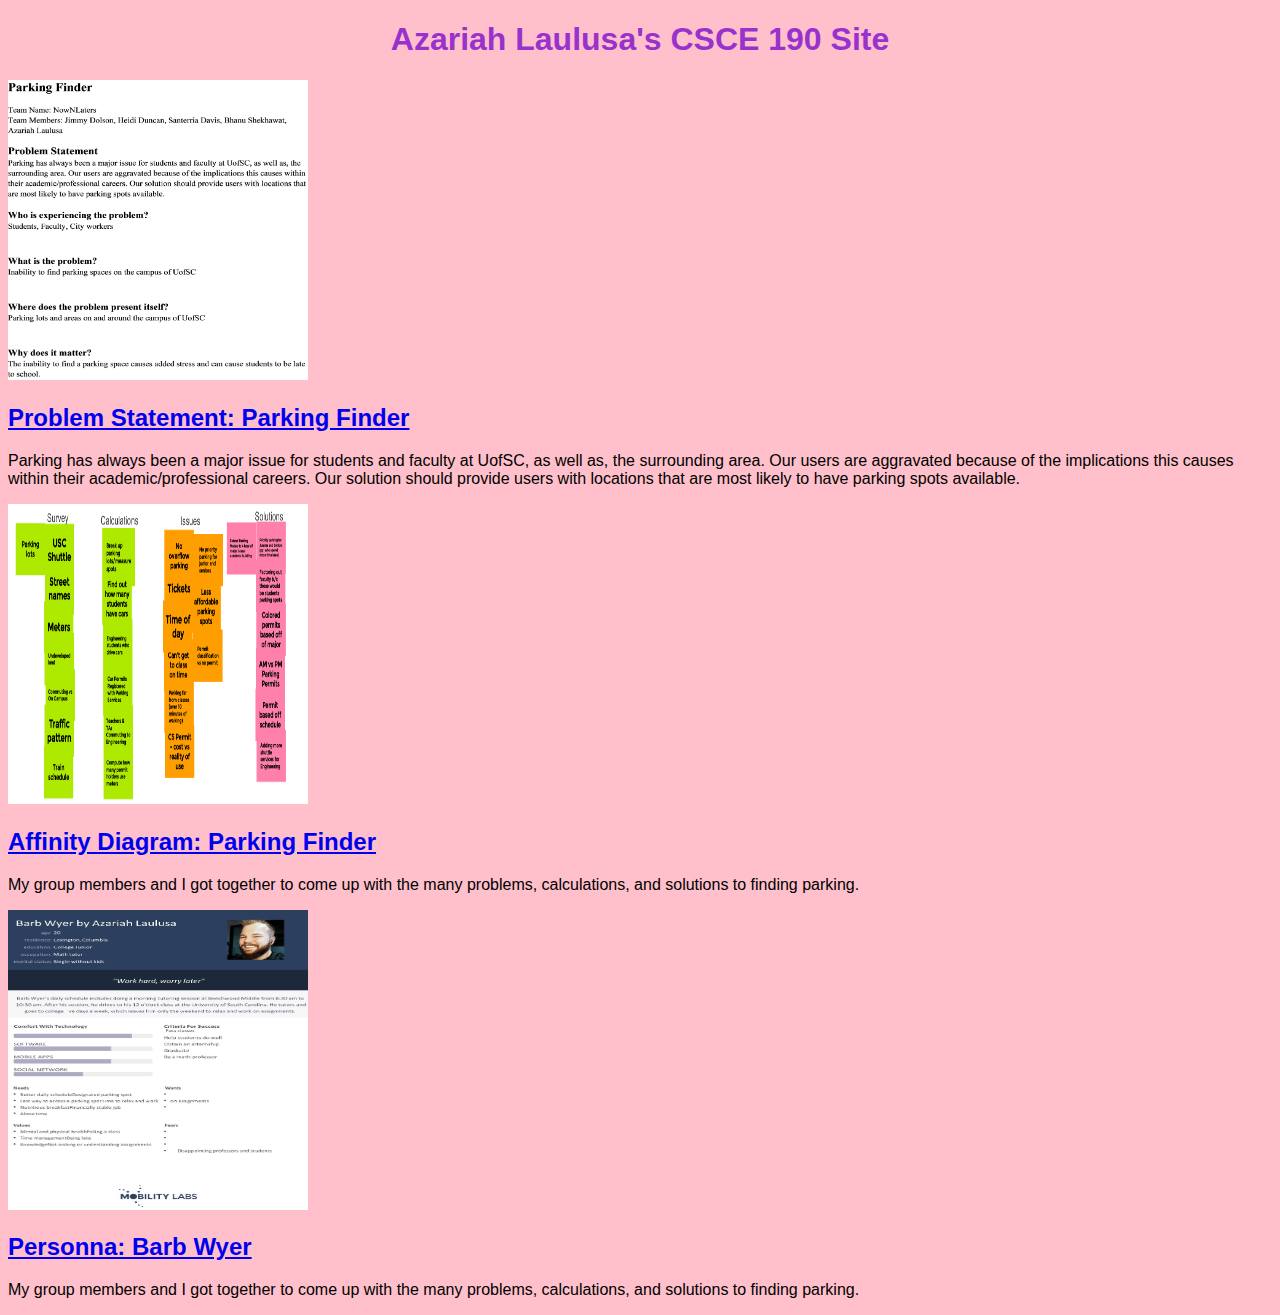
==== index.html @ 8222b468 "Add files via upload" ====
<!DOCTYPE html>
<html>
    <head>
        <title>CSCE 190: Azariah Laulusa</title>
        <link rel="stylesheet" href="styles.css">
    </head>
    <body>
        <h1>Azariah Laulusa's CSCE 190 Site</h1>

        <!-- Problem Statement Assignment-->
        <section class="assignment">
            <a href="pdf/problemstatementlink.pdf"><img src="image/problemstatementimage.jpg" width="300" height="300"></a>
            <section class="assignment-details">
                <a href="pdf/problemstatementlink.pdf"><h2>Problem Statement: Parking Finder</h2></a>
                <p>
                    Parking has always been a major issue for students and faculty at UofSC, as well as, the surrounding area. Our users are aggravated because of the implications this causes within their academic/professional careers. Our solution should provide users with locations that are most likely to have parking spots available. 
                </p>
            </section>
        </section>

        <!-- Affinity Digram Assignment-->
        <section class="assignment">
            <a href="pdf/parkingfinder.pdf"><img src="image/parkingfinderimage.png" width="300" height="300"></a>
            <section class="assignment-details">
                <a href="pdf/parkingfinder.pdf"><h2>Affinity Diagram: Parking Finder</h2></a>
                <p>
                    My group members and I got together to come up with the many problems, calculations, and solutions to finding parking.
                </p>
            </section>
        </section>

         <!-- Personna Assignment-->
         <section class="assignment">
            <a href="pdf/personna.pdf"><img src="image/PersonnaImage.jpg" width="300" height="300"></a>
            <section class="assignment-details">
                <a href="pdf/personna.pdf"><h2>Personna: Barb Wyer</h2></a>
                <p>
                    My group members and I got together to come up with the many problems, calculations, and solutions to finding parking.
                </p>
            </section>
        </section>
    </body>
</html>
---- styles.css ----
body {
    background: pink;
    font-family: Arial, Helvetica, sans-serif
}

h1 {
    color: darkorchid;
    text-align: center;
}
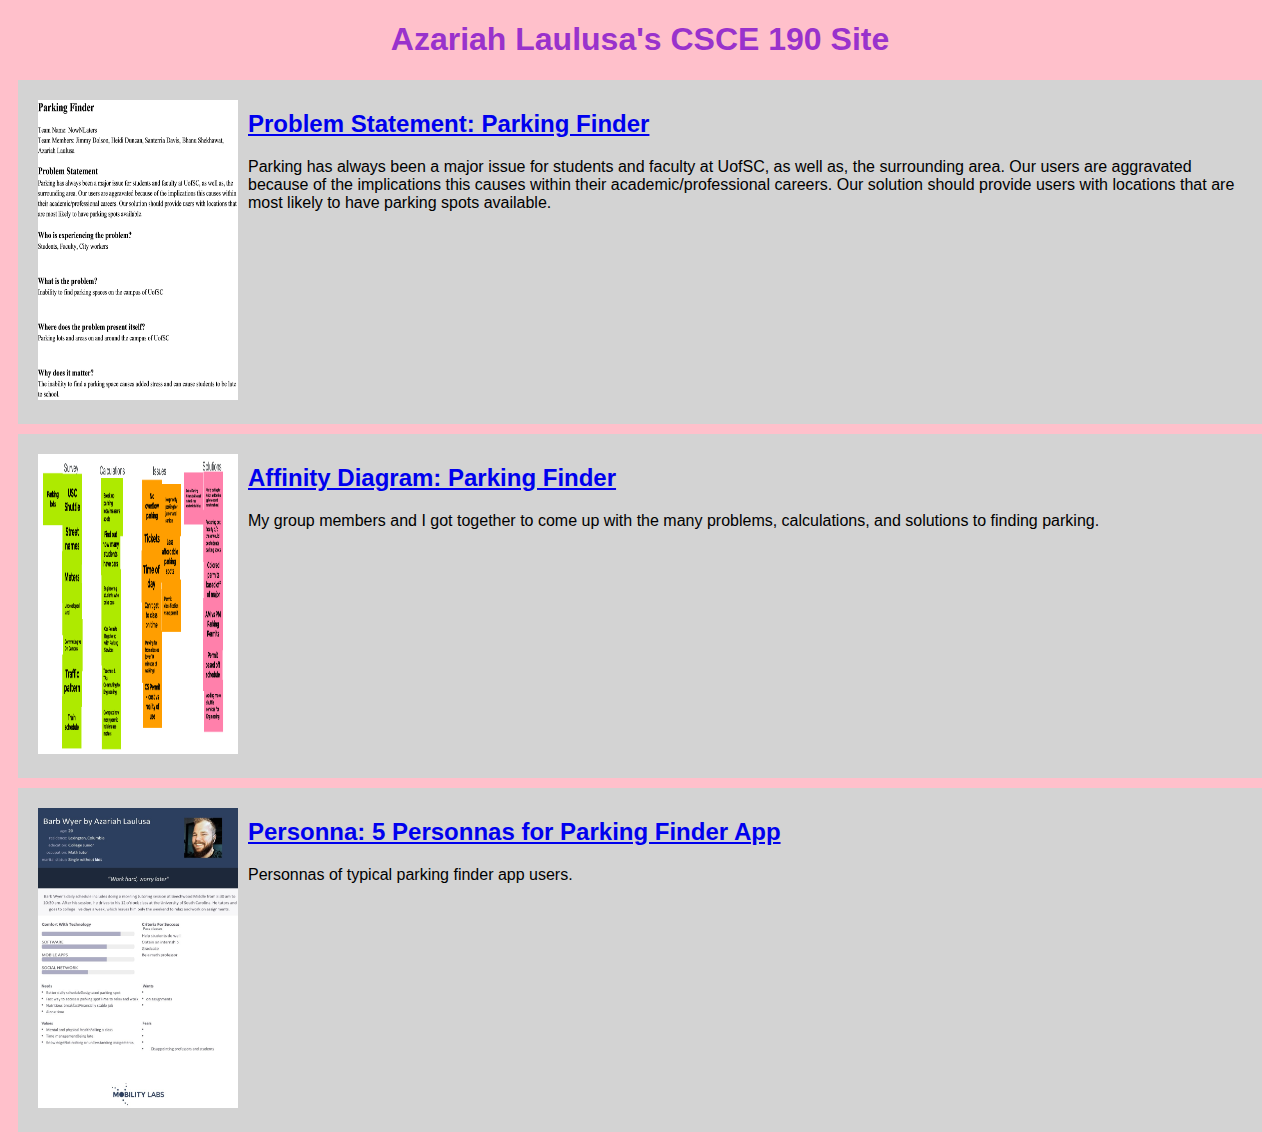
==== commit 7b77116c: "Add files via upload" ====
--- a/index.html
+++ b/index.html
@@ -31,11 +31,11 @@
 
          <!-- Personna Assignment-->
          <section class="assignment">
-            <a href="pdf/personna.pdf"><img src="image/PersonnaImage.jpg" width="300" height="300"></a>
+            <a href="pdf/Personas_Combined.pdf"><img src="image/PersonnaImage.jpg" width="300" height="300"></a>
             <section class="assignment-details">
-                <a href="pdf/personna.pdf"><h2>Personna: Barb Wyer</h2></a>
+                <a href="pdf/personna.pdf"><h2>Personna: 5 Personnas for Parking Finder App</h2></a>
                 <p>
-                    My group members and I got together to come up with the many problems, calculations, and solutions to finding parking.
+                   Personnas of typical parking finder app users.
                 </p>
             </section>
         </section>
--- a/styles.css
+++ b/styles.css
@@ -1,6 +1,18 @@
 body {
     background: pink;
     font-family: Arial, Helvetica, sans-serif
+}
+
+.assignment {
+    display:flex;
+    padding:10px;
+    margin:10px;
+    background:lightgrey;
+}
+
+.assignment img {
+    width:200px;
+    padding:10px;
 }
 
 h1 {
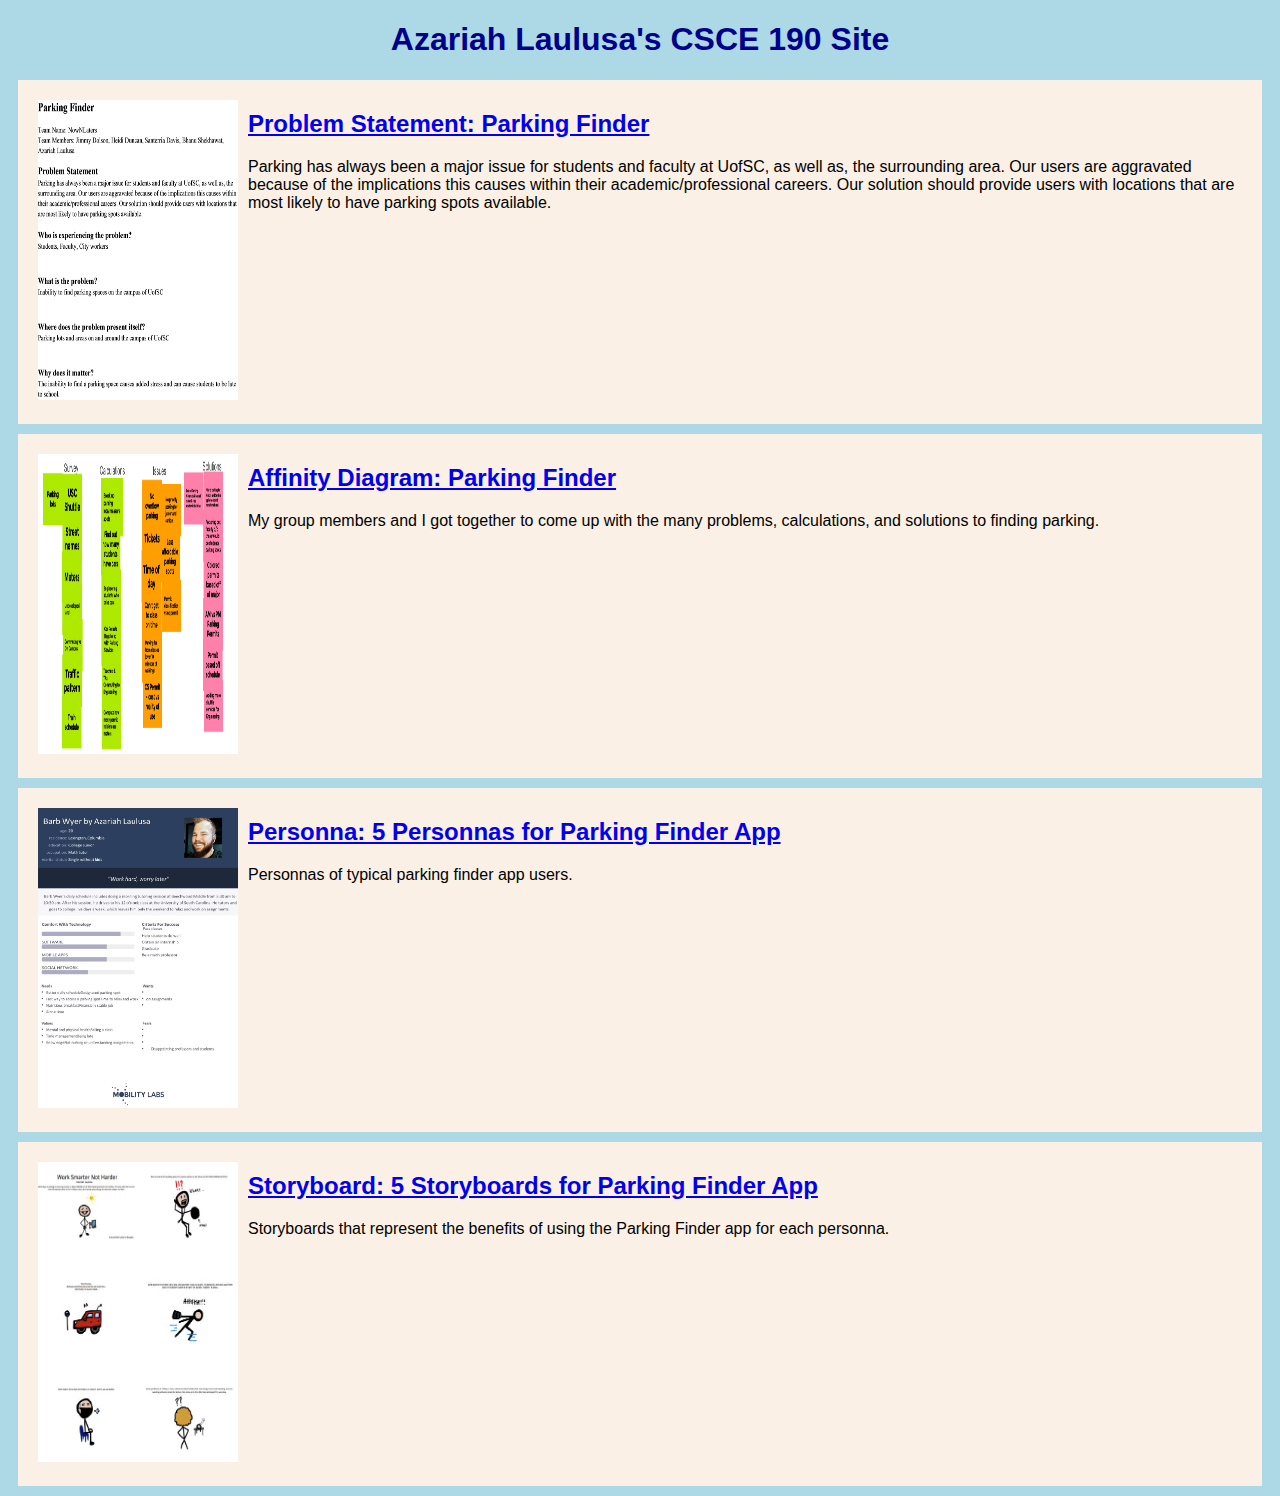
==== commit 0859489e: "Add files via upload" ====
--- a/index.html
+++ b/index.html
@@ -33,11 +33,22 @@
          <section class="assignment">
             <a href="pdf/Personas_Combined.pdf"><img src="image/PersonnaImage.jpg" width="300" height="300"></a>
             <section class="assignment-details">
-                <a href="pdf/personna.pdf"><h2>Personna: 5 Personnas for Parking Finder App</h2></a>
+                <a href="pdf/Personas_Combined.pdf"><h2>Personna: 5 Personnas for Parking Finder App</h2></a>
                 <p>
                    Personnas of typical parking finder app users.
                 </p>
             </section>
         </section>
+
+         <!-- Storyboard Assignment-->
+         <section class="assignment">
+            <a href="pdf/parking_finder_storyboards.pdf"><img src="image/storyboardhandout.JPG" width="300" height="300"></a>
+            <section class="assignment-details">
+                <a href="pdf/parking_finder_storyboards.pdf"><h2>Storyboard: 5 Storyboards for Parking Finder App </h2></a>
+                <p>
+                   Storyboards that represent the benefits of using the Parking Finder app for each personna.
+                </p>
+            </section>
+        </section>
     </body>
 </html>--- a/styles.css
+++ b/styles.css
@@ -1,13 +1,13 @@
 body {
-    background: pink;
-    font-family: Arial, Helvetica, sans-serif
+    background: lightblue;
+    font-family: Arial, Helvetica, sans-serif;
 }
 
 .assignment {
     display:flex;
     padding:10px;
     margin:10px;
-    background:lightgrey;
+    background: linen;
 }
 
 .assignment img {
@@ -16,6 +16,6 @@
 }
 
 h1 {
-    color: darkorchid;
+    color: darkblue;
     text-align: center;
-}+}
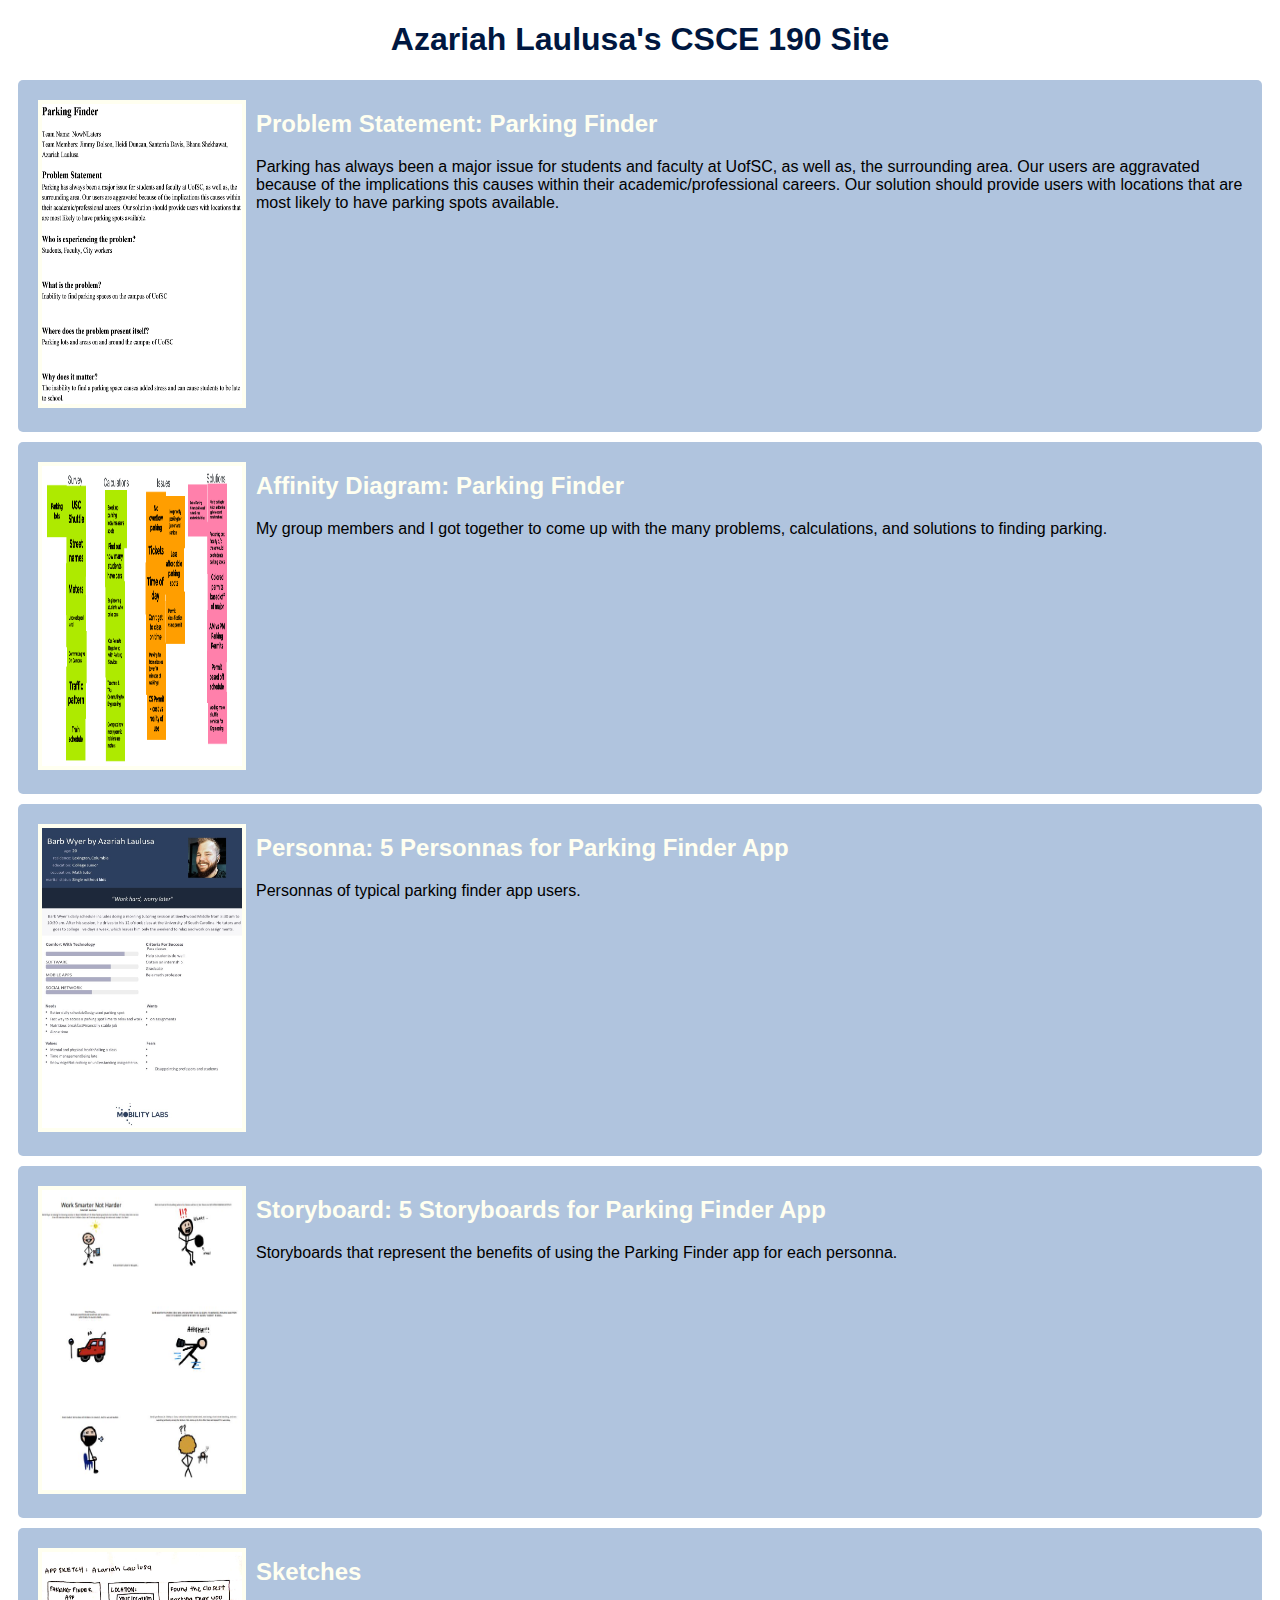
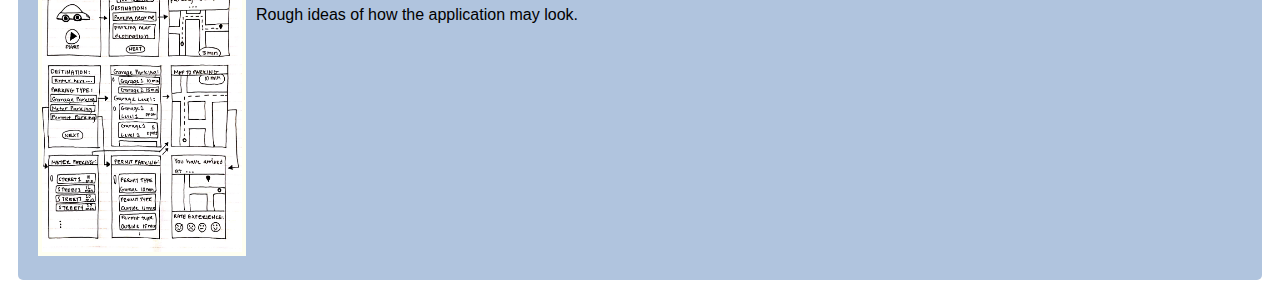
==== commit d09b4b51: "Add files via upload" ====
--- a/index.html
+++ b/index.html
@@ -50,5 +50,16 @@
                 </p>
             </section>
         </section>
+
+        <!-- App Sketch Assignment-->
+        <section class="assignment">
+            <a href="pdf/ParkingSketch.pdf"><img src="image/appsketchimage.PNG" width="300" height="300"></a>
+            <section class="assignment-details">
+                <a href="pdf/ParkingSketch.pdf"><h2>Sketches</h2></a>
+                <p>
+                   Rough ideas of how the application may look.
+                </p>
+            </section>
+        </section>
     </body>
 </html>--- a/styles.css
+++ b/styles.css
@@ -1,5 +1,5 @@
 body {
-    background: lightblue;
+    background: lightble;
     font-family: Arial, Helvetica, sans-serif;
 }
 
@@ -7,15 +7,34 @@
     display:flex;
     padding:10px;
     margin:10px;
-    background: linen;
+    background: #B0C4DE;
+    border-radius: 5px;
 }
 
 .assignment img {
     width:200px;
-    padding:10px;
+    margin: 10px;
+    border: 4px solid #FFFFF0;
+}
+
+.assignment img:hover {
+    border: 4px solid #C9E2EF;
 }
 
 h1 {
-    color: darkblue;
+    color: #001740;
     text-align: center;
 }
+
+h1:hover {
+    color: #C9E2EF;
+}
+
+a {
+    text-decoration:none;
+    color: #FFFFF0;
+}
+
+a:hover {
+    color: #C9E2EF;
+}
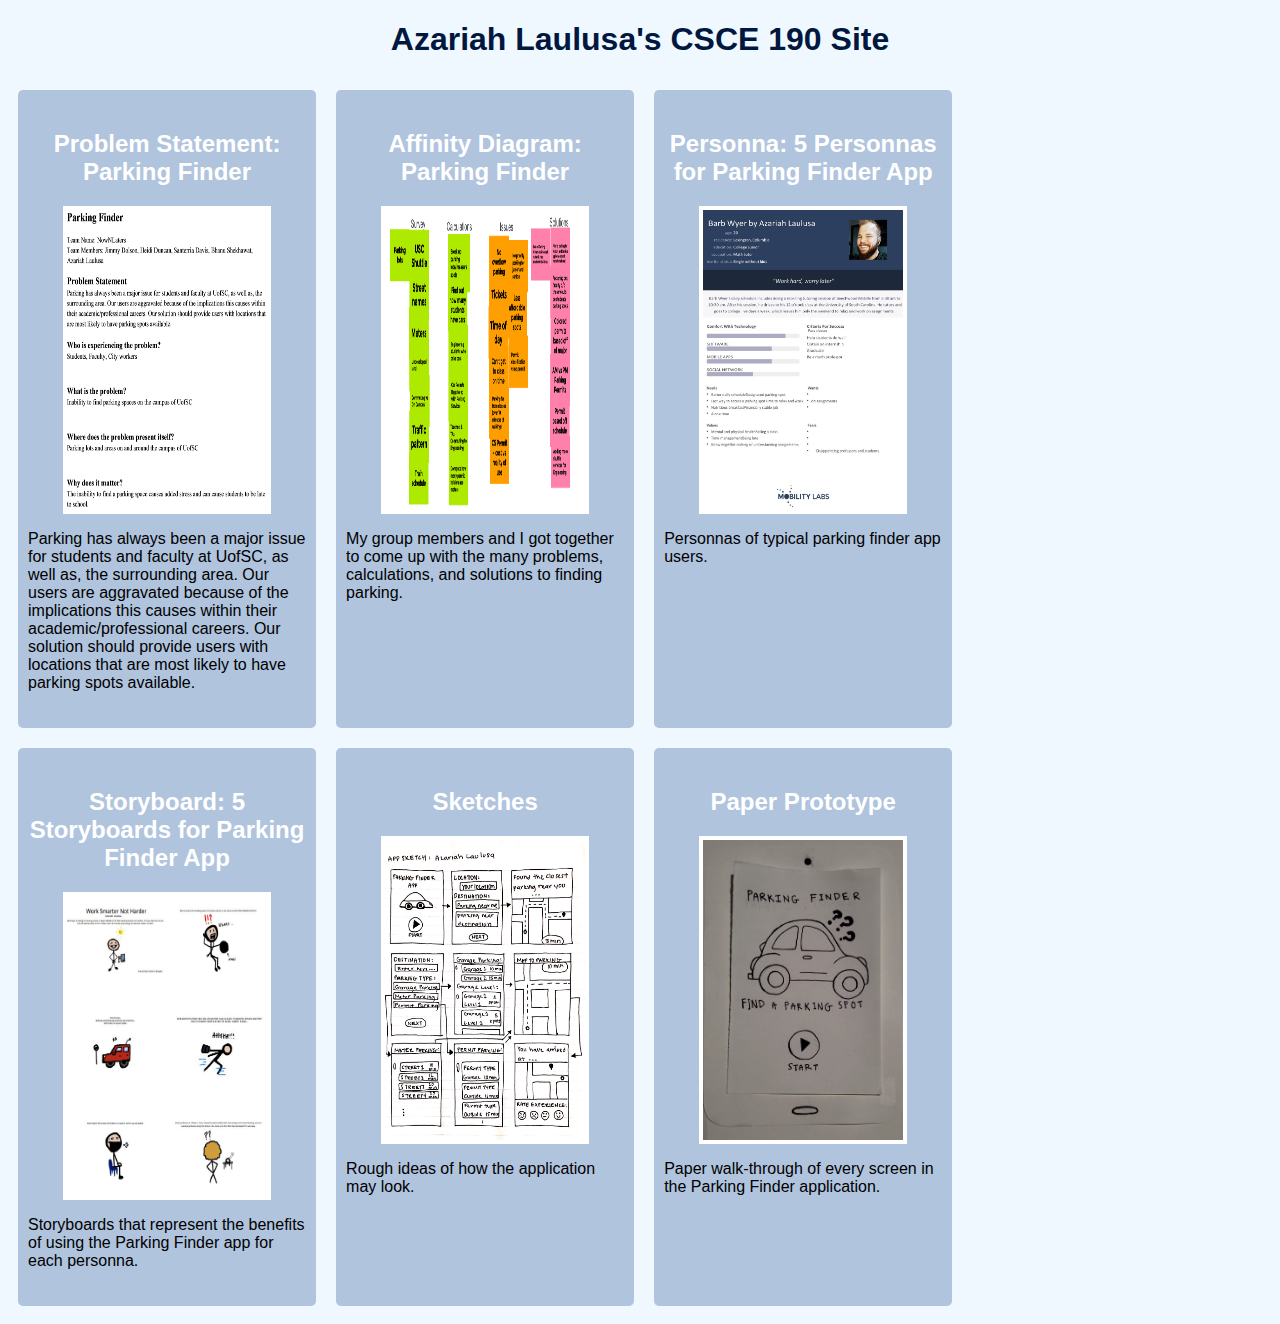
==== commit 605eb152: "Add files via upload" ====
--- a/index.html
+++ b/index.html
@@ -6,60 +6,64 @@
     </head>
     <body>
         <h1>Azariah Laulusa's CSCE 190 Site</h1>
+        <div class="assignments">
+            <!-- Problem Statement Assignment-->
+            <section class="assignment">
+                <a href="pdf/problemstatementlink.pdf">
+                    <h2>Problem Statement: Parking Finder</h2>
+                </a>
+                <a href="pdf/problemstatementlink.pdf">
+                    <img src="image/problemstatementimage.jpg" width="300" height="300">
+                </a>
+                <p>
+                     Parking has always been a major issue for students and faculty at UofSC, as well as, the surrounding area. Our users are aggravated because of the implications this causes within their academic/professional careers. Our solution should provide users with locations that are most likely to have parking spots available. 
+                 </p>
+            </section>
 
-        <!-- Problem Statement Assignment-->
-        <section class="assignment">
-            <a href="pdf/problemstatementlink.pdf"><img src="image/problemstatementimage.jpg" width="300" height="300"></a>
-            <section class="assignment-details">
-                <a href="pdf/problemstatementlink.pdf"><h2>Problem Statement: Parking Finder</h2></a>
-                <p>
-                    Parking has always been a major issue for students and faculty at UofSC, as well as, the surrounding area. Our users are aggravated because of the implications this causes within their academic/professional careers. Our solution should provide users with locations that are most likely to have parking spots available. 
-                </p>
-            </section>
-        </section>
-
-        <!-- Affinity Digram Assignment-->
-        <section class="assignment">
-            <a href="pdf/parkingfinder.pdf"><img src="image/parkingfinderimage.png" width="300" height="300"></a>
-            <section class="assignment-details">
+            <!-- Affinity Digram Assignment-->
+            <section class="assignment">
                 <a href="pdf/parkingfinder.pdf"><h2>Affinity Diagram: Parking Finder</h2></a>
+                <a href="pdf/parkingfinder.pdf"><img src="image/parkingfinderimage.png" width="300" height="300"></a>
                 <p>
                     My group members and I got together to come up with the many problems, calculations, and solutions to finding parking.
                 </p>
             </section>
-        </section>
 
-         <!-- Personna Assignment-->
-         <section class="assignment">
-            <a href="pdf/Personas_Combined.pdf"><img src="image/PersonnaImage.jpg" width="300" height="300"></a>
-            <section class="assignment-details">
+            <!-- Personna Assignment-->
+            <section class="assignment">
                 <a href="pdf/Personas_Combined.pdf"><h2>Personna: 5 Personnas for Parking Finder App</h2></a>
+                <a href="pdf/Personas_Combined.pdf"><img src="image/PersonnaImage.jpg" width="300" height="300"></a>
                 <p>
-                   Personnas of typical parking finder app users.
+                    Personnas of typical parking finder app users.
                 </p>
             </section>
-        </section>
 
-         <!-- Storyboard Assignment-->
-         <section class="assignment">
-            <a href="pdf/parking_finder_storyboards.pdf"><img src="image/storyboardhandout.JPG" width="300" height="300"></a>
-            <section class="assignment-details">
+            <!-- Storyboard Assignment-->
+            <section class="assignment">
                 <a href="pdf/parking_finder_storyboards.pdf"><h2>Storyboard: 5 Storyboards for Parking Finder App </h2></a>
+                <a href="pdf/parking_finder_storyboards.pdf"><img src="image/storyboardhandout.JPG" width="300" height="300"></a>
                 <p>
-                   Storyboards that represent the benefits of using the Parking Finder app for each personna.
+                    Storyboards that represent the benefits of using the Parking Finder app for each personna.
                 </p>
             </section>
-        </section>
 
-        <!-- App Sketch Assignment-->
-        <section class="assignment">
-            <a href="pdf/ParkingSketch.pdf"><img src="image/appsketchimage.PNG" width="300" height="300"></a>
-            <section class="assignment-details">
+            <!-- App Sketch Assignment-->
+            <section class="assignment">
                 <a href="pdf/ParkingSketch.pdf"><h2>Sketches</h2></a>
+                <a href="pdf/ParkingSketch.pdf"><img src="image/appsketchimage.PNG" width="300" height="300"></a>
                 <p>
-                   Rough ideas of how the application may look.
+                    Rough ideas of how the application may look.
                 </p>
             </section>
-        </section>
+
+            <!-- Prototype Assignment-->
+            <section class="assignment">
+                <a href=https://youtu.be/nmEbS1jprYY><h2>Paper Prototype</h2></a>
+                <a href=https://youtu.be/nmEbS1jprYY><img src="image/prototypeimage.jpg" width="300" height="300"></a>
+                <p>
+                    Paper walk-through of every screen in the Parking Finder application.
+                </p>
+            </section>
+        </div>
     </body>
 </html>--- a/styles.css
+++ b/styles.css
@@ -1,12 +1,18 @@
 body {
-    background: lightble;
+    background: #F0F8FF;
     font-family: Arial, Helvetica, sans-serif;
 }
 
+.assignments {
+    display:flex;
+    flex-wrap:wrap;
+}
+
 .assignment {
-    display:flex;
+    width:22%;
     padding:10px;
     margin:10px;
+    padding:20px 10px;
     background: #B0C4DE;
     border-radius: 5px;
 }
@@ -14,7 +20,9 @@
 .assignment img {
     width:200px;
     margin: 10px;
-    border: 4px solid #FFFFF0;
+    border: 4px solid white;
+    display:block;
+    margin:auto;
 }
 
 .assignment img:hover {
@@ -26,13 +34,17 @@
     text-align: center;
 }
 
+h2 {
+    text-align:center;
+}
+
 h1:hover {
     color: #C9E2EF;
 }
 
 a {
     text-decoration:none;
-    color: #FFFFF0;
+    color: white;
 }
 
 a:hover {
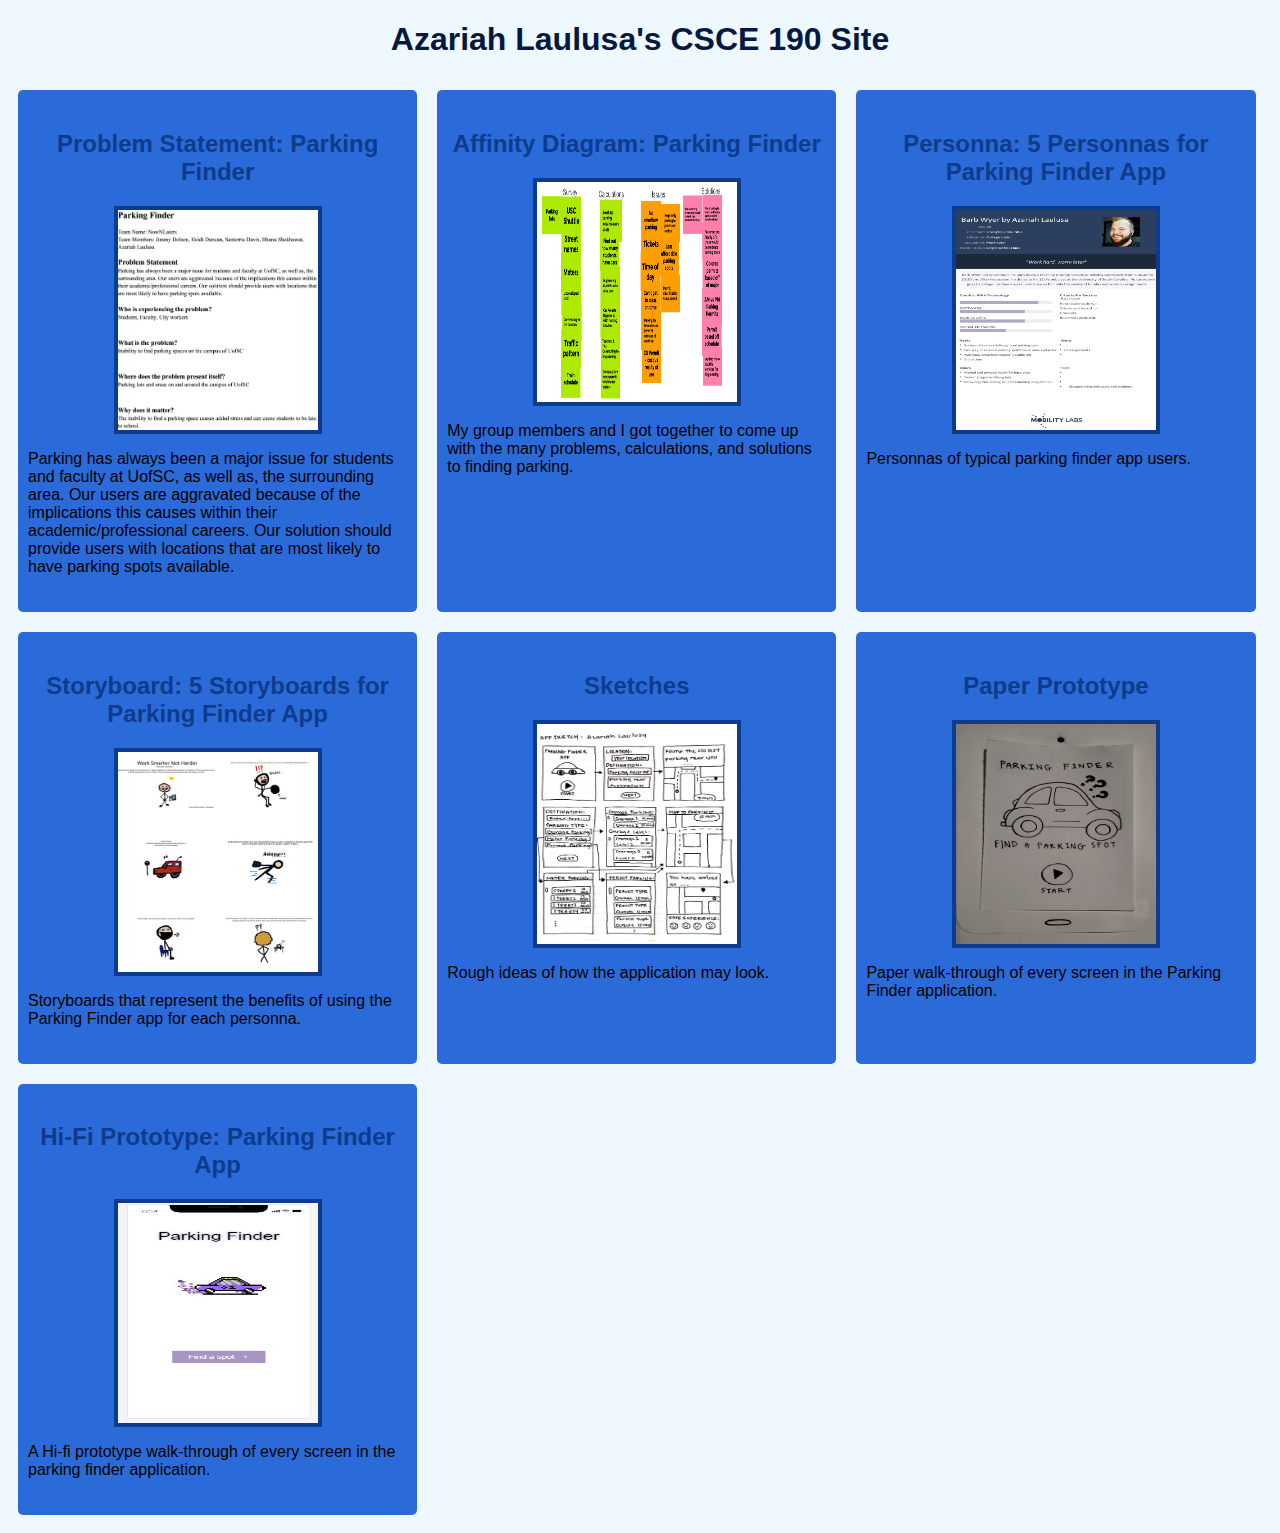
==== commit dd24a723: "Add files via upload" ====
--- a/index.html
+++ b/index.html
@@ -13,7 +13,7 @@
                     <h2>Problem Statement: Parking Finder</h2>
                 </a>
                 <a href="pdf/problemstatementlink.pdf">
-                    <img src="image/problemstatementimage.jpg" width="300" height="300">
+                    <img src="image/problemstatementimage.jpg" width="220" height="220">
                 </a>
                 <p>
                      Parking has always been a major issue for students and faculty at UofSC, as well as, the surrounding area. Our users are aggravated because of the implications this causes within their academic/professional careers. Our solution should provide users with locations that are most likely to have parking spots available. 
@@ -23,7 +23,7 @@
             <!-- Affinity Digram Assignment-->
             <section class="assignment">
                 <a href="pdf/parkingfinder.pdf"><h2>Affinity Diagram: Parking Finder</h2></a>
-                <a href="pdf/parkingfinder.pdf"><img src="image/parkingfinderimage.png" width="300" height="300"></a>
+                <a href="pdf/parkingfinder.pdf"><img src="image/parkingfinderimage.png" width="220" height="220"></a>
                 <p>
                     My group members and I got together to come up with the many problems, calculations, and solutions to finding parking.
                 </p>
@@ -32,7 +32,7 @@
             <!-- Personna Assignment-->
             <section class="assignment">
                 <a href="pdf/Personas_Combined.pdf"><h2>Personna: 5 Personnas for Parking Finder App</h2></a>
-                <a href="pdf/Personas_Combined.pdf"><img src="image/PersonnaImage.jpg" width="300" height="300"></a>
+                <a href="pdf/Personas_Combined.pdf"><img src="image/PersonnaImage.jpg" width="220" height="220"></a>
                 <p>
                     Personnas of typical parking finder app users.
                 </p>
@@ -41,7 +41,7 @@
             <!-- Storyboard Assignment-->
             <section class="assignment">
                 <a href="pdf/parking_finder_storyboards.pdf"><h2>Storyboard: 5 Storyboards for Parking Finder App </h2></a>
-                <a href="pdf/parking_finder_storyboards.pdf"><img src="image/storyboardhandout.JPG" width="300" height="300"></a>
+                <a href="pdf/parking_finder_storyboards.pdf"><img src="image/storyboardhandout.JPG" width="220" height="220"></a>
                 <p>
                     Storyboards that represent the benefits of using the Parking Finder app for each personna.
                 </p>
@@ -50,7 +50,7 @@
             <!-- App Sketch Assignment-->
             <section class="assignment">
                 <a href="pdf/ParkingSketch.pdf"><h2>Sketches</h2></a>
-                <a href="pdf/ParkingSketch.pdf"><img src="image/appsketchimage.PNG" width="300" height="300"></a>
+                <a href="pdf/ParkingSketch.pdf"><img src="image/appsketchimage.PNG" width="220" height="220"></a>
                 <p>
                     Rough ideas of how the application may look.
                 </p>
@@ -59,9 +59,18 @@
             <!-- Prototype Assignment-->
             <section class="assignment">
                 <a href=https://youtu.be/nmEbS1jprYY><h2>Paper Prototype</h2></a>
-                <a href=https://youtu.be/nmEbS1jprYY><img src="image/prototypeimage.jpg" width="300" height="300"></a>
+                <a href=https://youtu.be/nmEbS1jprYY><img src="image/prototypeimage.jpg" width="220" height="220"></a>
                 <p>
                     Paper walk-through of every screen in the Parking Finder application.
+                </p>
+            </section>
+
+            <!-- Hi-fi Prototype Assignment-->
+            <section class="assignment">
+                <a href="pdf/Parking Finder HiFi-html (1)/index.html"><h2>Hi-Fi Prototype: Parking Finder App</h2></a>
+                <a href="pdf/Parking Finder HiFi-html (1)/index.html"><img src="image/parkingfinderhifi.JPG" width="220" height="220"></a>
+                <p>
+                    A Hi-fi prototype walk-through of every screen in the parking finder application.
                 </p>
             </section>
         </div>
--- a/styles.css
+++ b/styles.css
@@ -9,18 +9,18 @@
 }
 
 .assignment {
-    width:22%;
+    width:30%;
     padding:10px;
     margin:10px;
     padding:20px 10px;
-    background: #B0C4DE;
+    background: #2B6BD9;
     border-radius: 5px;
 }
 
 .assignment img {
     width:200px;
     margin: 10px;
-    border: 4px solid white;
+    border: 4px solid #0E3C8C;
     display:block;
     margin:auto;
 }
@@ -30,7 +30,7 @@
 }
 
 h1 {
-    color: #001740;
+    color: #031940;
     text-align: center;
 }
 
@@ -44,7 +44,7 @@
 
 a {
     text-decoration:none;
-    color: white;
+    color: #0E3C8C;
 }
 
 a:hover {
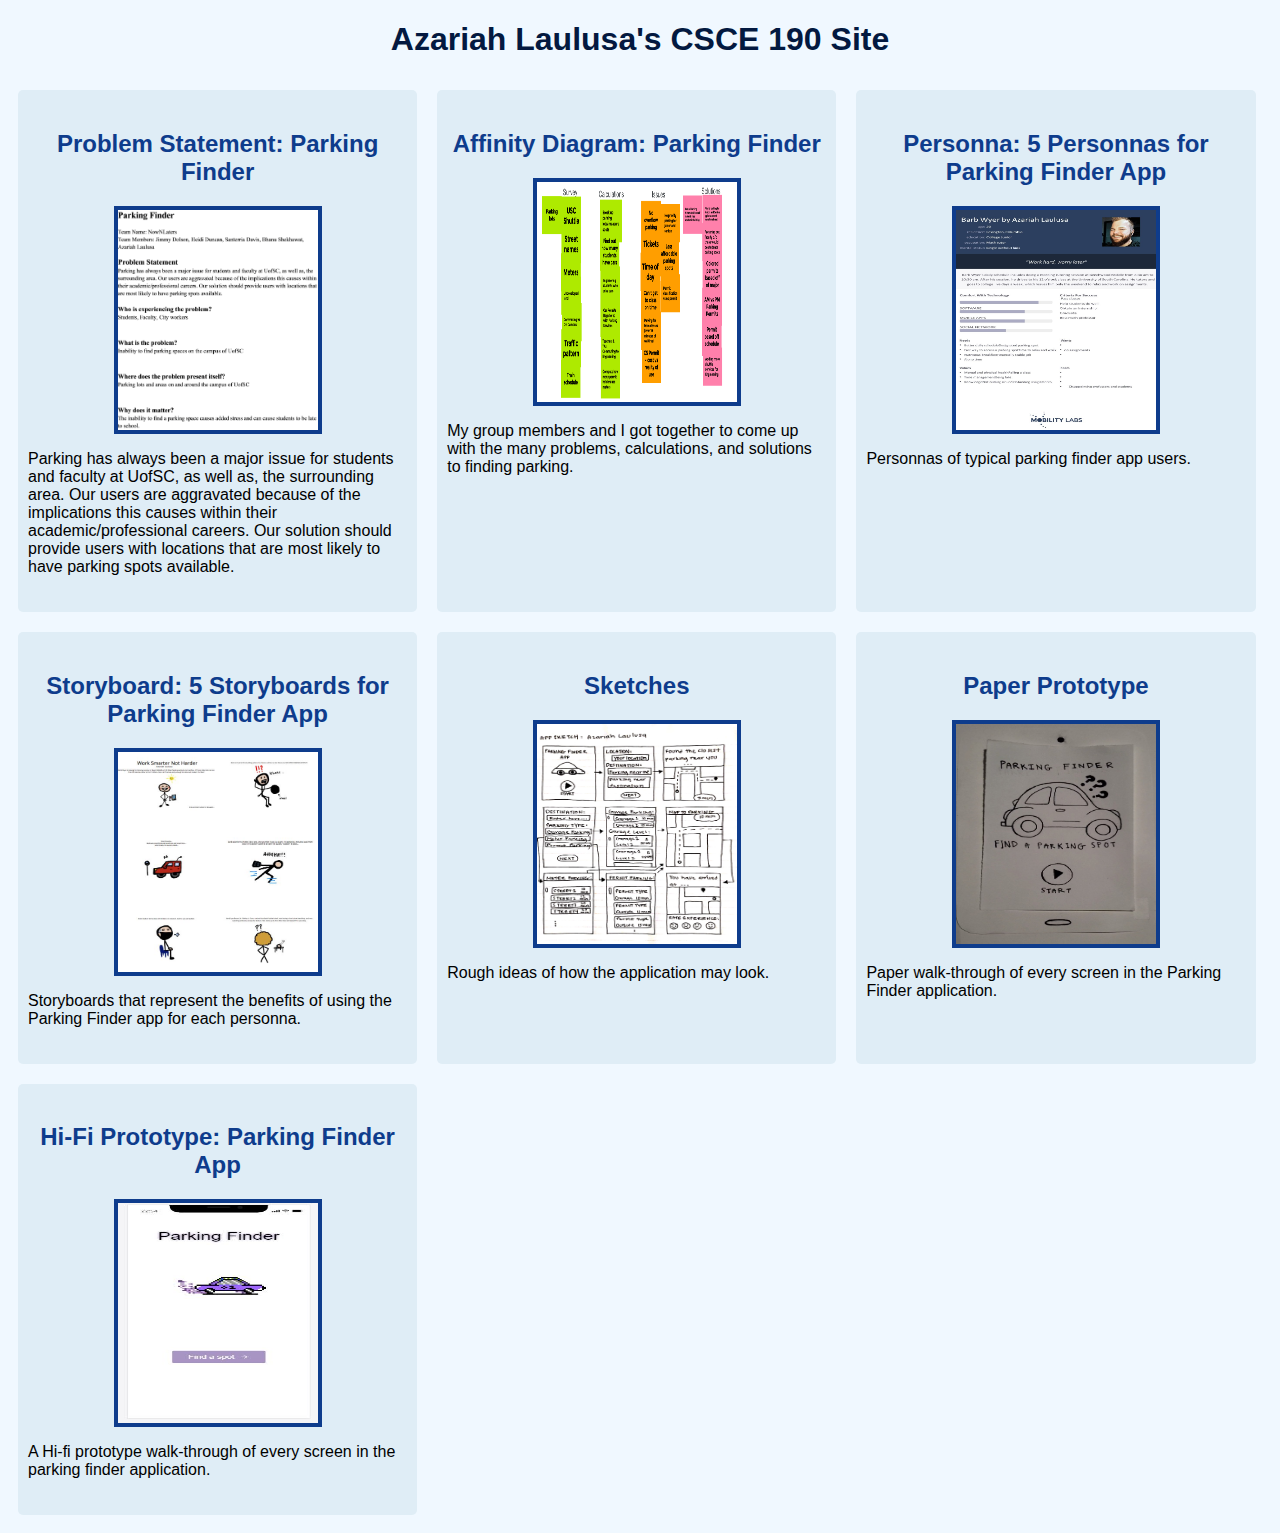
==== commit 5406b5dd: "Add files via upload" ====
--- a/index.html
+++ b/index.html
@@ -67,8 +67,8 @@
 
             <!-- Hi-fi Prototype Assignment-->
             <section class="assignment">
-                <a href="pdf/Parking Finder HiFi-html (1)/index.html"><h2>Hi-Fi Prototype: Parking Finder App</h2></a>
-                <a href="pdf/Parking Finder HiFi-html (1)/index.html"><img src="image/parkingfinderhifi.JPG" width="220" height="220"></a>
+                <a href="hifi/Parking Finder HiFi-html (1)/preview.html"><h2>Hi-Fi Prototype: Parking Finder App</h2></a>
+                <a href="hifi/Parking Finder HiFi-html (1)/preview.html"><img src="image/parkingfinderhifi.JPG" width="220" height="220"></a>
                 <p>
                     A Hi-fi prototype walk-through of every screen in the parking finder application.
                 </p>
--- a/styles.css
+++ b/styles.css
@@ -13,7 +13,7 @@
     padding:10px;
     margin:10px;
     padding:20px 10px;
-    background: #2B6BD9;
+    background: #DFEDF6;
     border-radius: 5px;
 }
 
